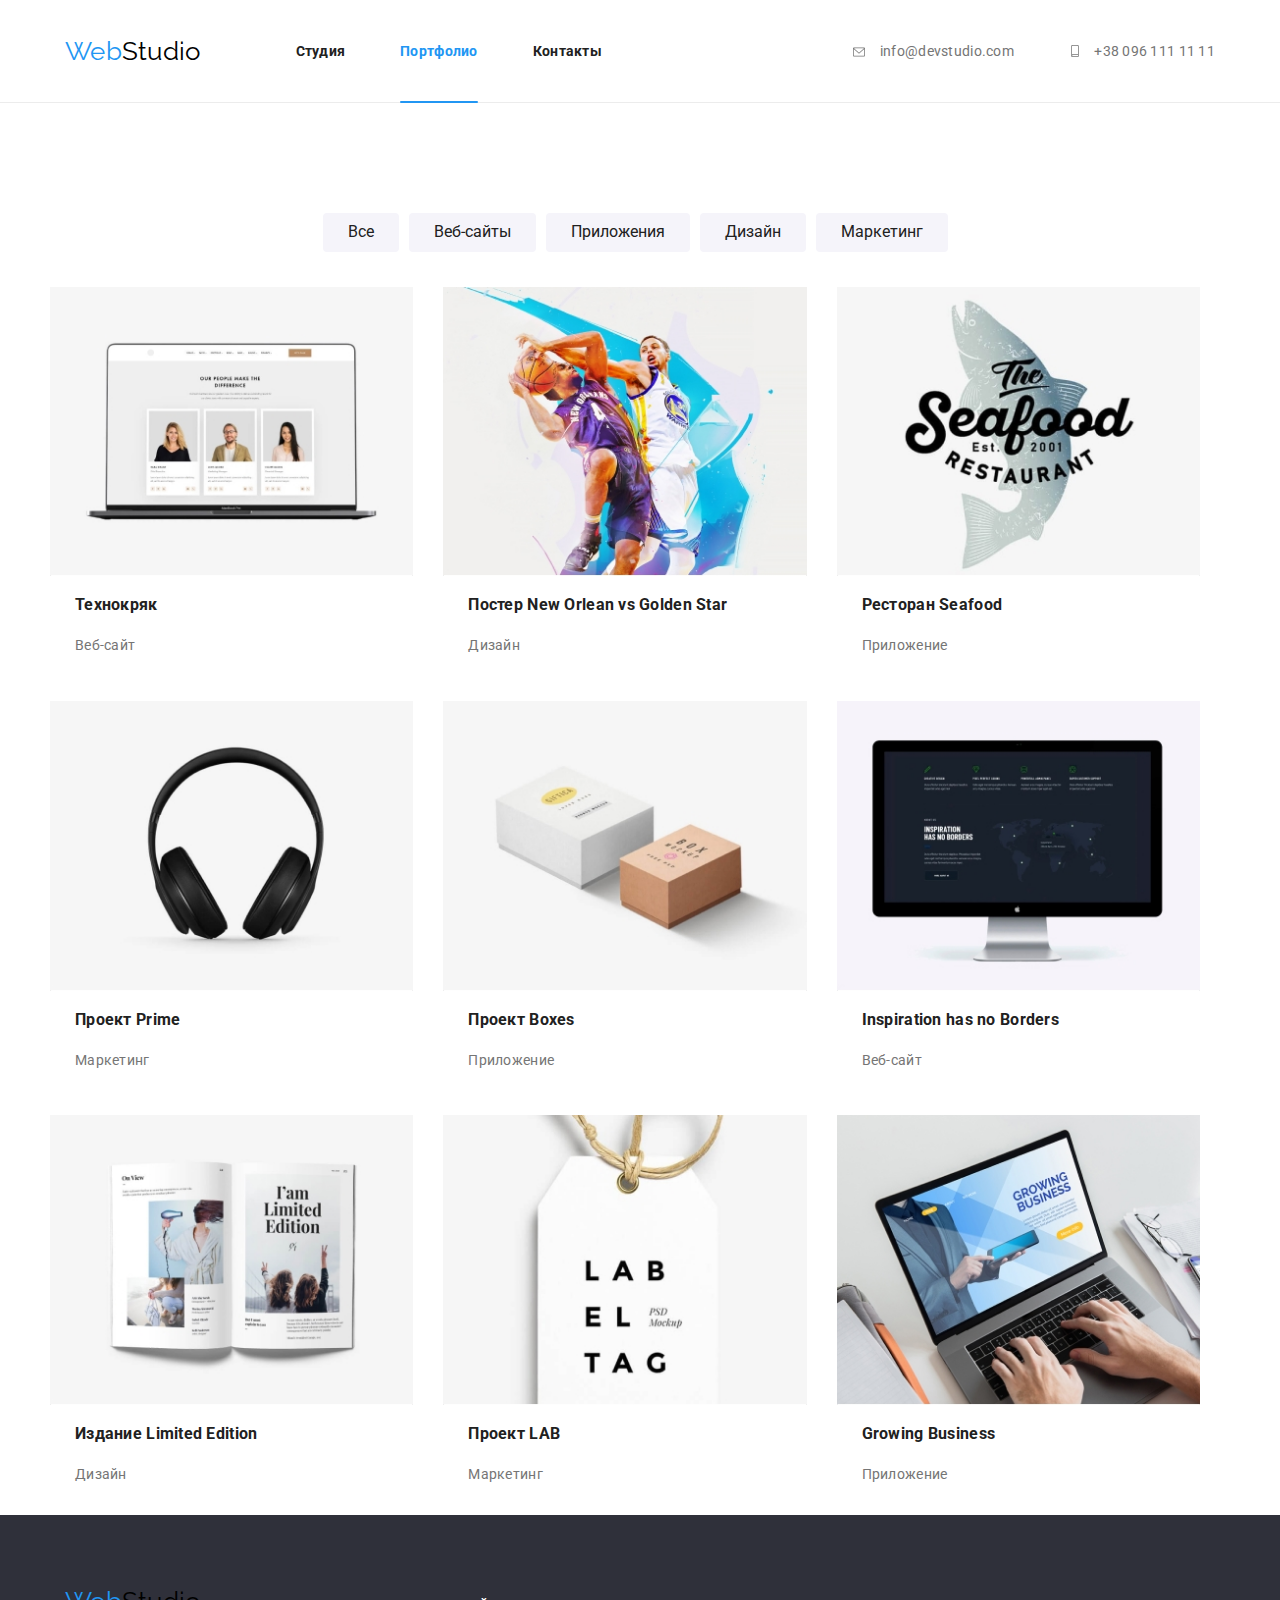
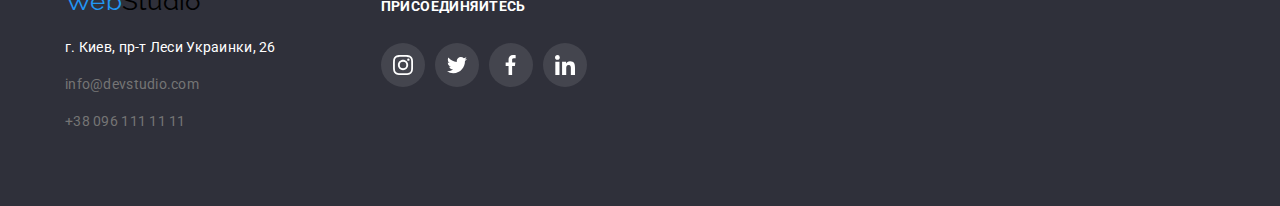
==== portfolio.html @ 3ce4c158 "Materials for the project have been cloned" ====
<!DOCTYPE html>
<html lang="en">

<head>
    <meta charset="UTF-8">
    <meta name="viewport" content="width=device-width, initial-scale=1.0">
    <title>Web Studio</title>
    <link rel="stylesheet" href="./css/styles.css" />
    <link href="https://fonts.googleapis.com/css2?family=Raleway:wght@700&family=Roboto:wght@400;700&display=swap"
        rel="stylesheet">
    <link rel="stylesheet" href="./css/normalize.css">

</head>

<body>
    <header class="page-header">
        <div class="container flexbox">
            <nav class="navigation">
                <!--site logo-->
                <a class="link" href="./index.html"><span class="logo"><span
                            class="part-logo">Web</span>Studio</span></a>
                <!--site menu-->
                <ul class="list list-tab">
                    <li class="menu-item">
                        <a class="link" href="./index.html">
                            <span class="main-menu">Студия</span>
                        </a>
                    </li>
                    <li class="active menu-item">
                        <a class="link main-menu" href="./portfolio.html">
                            <span class="main-menu">Портфолио</span>
                        </a>
                    </li>
                    <li class="menu-item">
                        <a class="link" href="./contact">
                            <span class="main-menu">Контакты</span>
                        </a>
                    </li>
                </ul>
            </nav>
            <!--contacts-->

            <ul class="list list-tab">
                <li class="menu-item">
                    <a class="link contacts-item" href="mailto:info@devstudio.com">
                        <svg class="e-mail">
                            <use href="./img/symbol-defs.svg#e-mail"></use>
                        </svg>
                        info@devstudio.com </a>
                </li>
                <li class="menu-item">
                    <a class="link contacts-item" href="tel:+380961111111">
                        <svg class="phone">
                            <use href="./img/symbol-defs.svg#tel"></use>
                        </svg>
                        +38 096 111 11 11
                    </a>
                </li>
            </ul>

        </div>
    </header>
    <main>
        <div class="content">
            <!--Sorter-->
            <section>
                <!--<div class="container">
                    <div class="btn-group sorter">
                        <button type="button" class="btn">Все</button>
                        <button type="button" class="btn">Веб-сайты</button>
                        <button type="button" class="btn">Приложения</button>
                        <button type="button" class="btn">Дизайн</button>
                        <button type="button" class="btn">Маркетинг</button>
                    </div>-->
                <div class="sorter">
                    <ul class="list sorter">
                        <li class="sorter-item">
                            <button type="button" class="btn">Все</button>
                        </li>
                        <li class="sorter-item">
                            <button type="button" class="btn">Веб-сайты</button>
                        </li>
                        <li class="sorter-item">
                            <button type="button" class="btn">Приложения</button>
                        </li>
                        <li class="sorter-item">
                            <button type="button" class="btn">Дизайн</button>
                        </li>
                        <li class="sorter-item">
                            <button type="button" class="btn">Маркетинг</button>
                        </li>
                    </ul>
                </div>

            </section>

            <section>
                <div class="container">
                    <ul class="list sorter-list">
                        <li class="projects-item">
                            <div class="project-card">
                                <div class="project-overlay"><img src="./img/portfolio-projects-img-01.jpg"
                                        alt="Технокряк" />
                                    <div class="overlay">
                                        <p>Технокряк это современная площадка распространения коронавируса. Компании
                                            используют эту платформу для цифрового
                                            шпионажа и атак на защищённые сервера конкурентов.</p>
                                    </div>
                                </div>
                                <div class="caption">
                                    <h3>Технокряк</h3>
                                    <p>Веб-сайт</p>
                                </div>
                            </div>
                        </li>
                        <li class="projects-item">
                            <div class="project-card">
                                <div class="project-overlay"><img src="./img/portfolio-projects-img-02.jpg"
                                        alt="Постер New Orlean vs Golden Star" />
                                </div>
                                <div class="caption">
                                    <h3>Постер New Orlean vs Golden Star</h3>
                                    <p>Дизайн</p>
                                </div>
                            </div>
                        </li>
                        <li class="projects-item">
                            <div class="project-card">
                                <div class="project-overlay"><img src="./img/portfolio-projects-img-03.jpg"
                                        alt="Ресторан Seafood" /></div>
                                <div class="caption">
                                    <h3>Ресторан Seafood</h3>
                                    <p>Приложение</p>
                                </div>
                            </div>
                        </li>
                        <li class="projects-item">
                            <div class="project-card">
                                <div class="project-overlay"><img src="./img/portfolio-projects-img-04.jpg"
                                        alt="Проект Prime" /></div>
                                <div class="caption">
                                    <h3>Проект Prime</h3>
                                    <p>Маркетинг</p>
                                </div>
                            </div>
                        </li>
                        <li class="projects-item">
                            <div class="project-card">
                                <div class="project-overlay"><img src="./img/portfolio-projects-img-05.jpg"
                                        alt="Проект Boxes" /></div>
                                <div class="caption">
                                    <h3>Проект Boxes</h3>
                                    <p>Приложение</p>
                                </div>
                            </div>
                        </li>
                        <li class="projects-item">
                            <div class="project-card">
                                <div class="project-overlay"><img src="./img/portfolio-projects-img-06.jpg"
                                        alt="Inspiration has no Borders" />
                                </div>
                                <div class="caption">
                                    <h3>Inspiration has no Borders</h3>
                                    <p>Веб-сайт</p>
                                </div>
                            </div>
                        </li>
                        <li class="projects-item">
                            <div class="project-card">
                                <div class="project-overlay"><img src="./img/portfolio-projects-img-07.jpg"
                                        alt="Издание Limited Edition" />
                                </div>
                                <div class="caption">
                                    <h3>Издание Limited Edition</h3>
                                    <p>Дизайн</p>
                                </div>
                            </div>
                        </li>
                        <li class="projects-item">
                            <div class="project-card">
                                <div class="project-overlay"><img src="./img/portfolio-projects-img-08.jpg"
                                        alt="Проект LAB" /></div>
                                <div class="caption">
                                    <h3>Проект LAB</h3>
                                    <p>Маркетинг</p>
                                </div>
                            </div>
                        </li>
                        <li class="projects-item">
                            <div class="project-card">
                                <div class="project-overlay"><img src="./img/portfolio-projects-img-09.jpg"
                                        alt="Growing Business" /></div>
                                <div class="caption">
                                    <h3>Growing Business</h3>
                                    <p>Приложение</p>
                                </div>
                            </div>
                        </li>
                    </ul>
                </div>
            </section>
        </div>
    </main>
    <footer>
        <div class="container flexbox">
            <address class="contacts-box">

                <a class="link" href="./index.html">
                    <span class="logo"><span class="part-logo">Web</span>Studio</span>
                </a>
                <p>
                    <span class="address-text">г. Киев, пр-т Леси Украинки, 26</span>
                </p>
                <p>
                    <a class="link" href="mailto:info@devstudio.com">
                        <span class="address-text-link">info@devstudio.com</span>
                    </a>
                </p>
                <p>
                    <a class="link" href="tel:+380961111111">
                        <span class="address-text-link">+38 096 111 11 11</span>
                    </a>
                </p>

            </address>
            <div class="container sl">
                <span class="sl-title">присоединяйтесь</span>
                <ul class="list sl-list">
                    <li class="sl-icon-item">
                        <a class="sl-footer-link" href="https://www.instagram.com" target="_blank">
                            <svg class="sl-footer-icon">
                                <use href="./img/symbol-defs.svg#instagram"></use>
                            </svg>
                        </a>
                    </li>
                    <li class="sl-icon-item">
                        <a class="sl-footer-link" href="https://twitter.com" target="_blank">
                            <svg class="sl-footer-icon">
                                <use href="./img/symbol-defs.svg#twitter"></use>
                            </svg>
                        </a>
                    </li>
                    <li class="sl-icon-item">
                        <a class="sl-footer-link" href="https://www.facebook.com" target="_blank">
                            <svg class="sl-footer-icon">
                                <use href="./img/symbol-defs.svg#facebook"></use>
                            </svg>
                        </a>
                    </li>
                    <li class="sl-icon-item">
                        <a class="sl-footer-link" href="https://www.linkedin.com" target="_blank">
                            <svg class="sl-footer-icon">
                                <use href="./img/symbol-defs.svg#linkedin"></use>
                            </svg>
                        </a>
                    </li>
                </ul>

            </div>
        </div>

    </footer>
</body>

</html>
---- css/styles.css ----
:root {
  --title-text-color: #212121;
  --main-text-color: #757575;
  --white-color: #fff;
  --assent-color: #2196f3;
  --logo-color: #000;
  --bg-color: #f5f4fa;
  --secondr-bg-color: #2f303a;
}

html {
  box-sizing: border-box;
}

*,
*::before,
*::after {
  box-sizing: inherit;
}

body {
  color: var(--main-text-color);
  background-color: var(--white-color);
  font-family: "Roboto", sans-serif;
  font-size: 14px;
  font-weight: 400;
  line-height: 1.625;
  letter-spacing: 0.02em;
}
img {
  display: block;
  max-width: 100%;
  height: auto;
}
.page-header {
  padding-top: 30px;
  padding-bottom: 30px;
  border-bottom: 1px solid #ececec;
}
.page-header .flexbox {
  justify-content: flex-end;
  align-items: center;
}
.container {
  width: 1200px;
  padding-left: 25px;
  padding-right: 25px;
  margin-right: auto;
  margin-left: auto;
}

.flexbox {
  display: flex;
}

/*footer*/
footer {
  display: block;
  text-decoration: none;
  background-color: var(--secondr-bg-color);
}

.address-text {
  font-style: normal;
  color: var(--white-color);
}
.address-text-link {
  display: block;
  font-style: normal;
  color: var(--main-text-color);
}
.address-text {
  font-style: normal;
}

.list {
  list-style-type: none;
  margin: 0;
  padding: 0;
}
.list-tab {
  display: flex;
}

h1 {
  font-size: 44px;
  color: var(--white-color);
  letter-spacing: 0.06em;
}
h2 {
  font-size: 36px;
  color: var(--title-text-color);
  text-align-last: center;
}
h3 {
  font-size: 16px;
  color: var(--title-text-color);
}
h4 {
  font-size: 14px;
  color: var(--title-text-color);
}

/*header*/
.logo {
  font-family: "Raleway", sans-serif;
  font-size: 26px;
  color: var(--logo-color);
  font-style: normal;
  margin-right: 95px;
}
.part-logo {
  font-family: "Raleway", sans-serif;
  font-size: 26px;
  color: var(--assent-color);
}
.main-menu:hover,
.main-menu:focus,
.contacts-item:hover,
.contacts-item:focus,
.link:hover,
.link:focus {
  color: var(--assent-color);
  transition: 250ms cubic-bezier(0.4, 0, 0.2, 1);
}
.main-menu {
  color: var(--title-text-color);
  font-weight: 700;
  font-size: 14px;
}
.menu-item:not(:last-child) {
  margin-right: 55px;
}
.link {
  display: block;
  text-decoration: none;
}

li a span {
  color: var(--title-text-color);
}
li.active a span {
  color: var(--assent-color);
}
.active {
  position: relative;
}
.active::after {
  content: "";
  position: absolute;
  left: 0;
  bottom: -40px;
  width: 100%;
  height: 2px;
  background-color: var(--assent-color);
  border-radius: 2px;
  transition: 250ms cubic-bezier(0.4, 0, 0.2, 1);
}
/*.list-tab li a span {
  float: left;
  padding: 10px 18px;
  margin-right: 4px;
  word-wrap: normal;
  margin-bottom: 20px;
}*/
.contacts-item {
  color: var(--main-text-color);
  font-weight: 400;
  font-size: 14px;
  line-height: 16px;
  letter-spacing: 0.02em;
}

.contacts-bloc:not(:last-child) {
  margin-left: 50px;
}
.navigation {
  display: flex;
  align-items: center;
  margin-right: auto;
}

/*main content*/
.backdrop {
  position: fixed;
  top: 0;
  left: 0;
  width: 100%;
  height: 100%;
  background: rgba(0, 0, 0, 0.2);
}
.backdrop.is-hidden {
  opacity: 0;
  pointer-events: none;
  transition: 250ms cubic-bezier(0.4, 0, 0.2, 1);
}

.modal {
  position: absolute;
  top: 50%;
  left: 50%;
  transform: translate(-50%, -50%);
  width: 530px;
  height: 580px;
  background-color: var(--white-color);
  box-shadow: 0px 1px 3px rgba(0, 0, 0, 0.12), 0px 1px 1px rgba(0, 0, 0, 0.14),
    0px 2px 1px rgba(0, 0, 0, 0.2);
  border-radius: 4px;
  transition: 250ms cubic-bezier(0.4, 0, 0.2, 1);
}
.btn-modal {
  position: absolute;
  right: 10px;
  top: 10px;
  background-color: var(--white-color);
  width: 30px;
  height: 30px;
  border: 1px solid rgba(0, 0, 0, 0.1);
  border-radius: 50%;
  box-sizing: border-box;
}
.btn-modal:focus {
  outline: none;
}
.btn-close {
  width: 11px;
  height: 11px;
}
.btn-close:focus {
  outline: none;
}
.sorter {
  display: flex;
  justify-content: center;
}

.slidebar {
  text-align: center;
  display: block;
  margin-left: auto;
  margin-right: auto;
  padding-top: 215px;
}
.sorter-list {
  display: flex;
  flex-wrap: wrap;
  margin: -15px;
}
.projects-item {
  width: calc((100% - 30px * 3) / 3);
  margin-right: 30px;
  margin-bottom: 30px;
}
.projects-item:nth-child(3n) {
  margin-right: 0;
}
.project-card {
  background: var (--white-color);
}
.project-card:hover {
  background: var (--white-color);
  border: 1px solid #eeeeee;
  box-sizing: border-box;
  box-shadow: 0px 1px 1px rgba(0, 0, 0, 0.12), 0px 4px 4px rgba(0, 0, 0, 0.06),
    1px 4px 6px rgba(0, 0, 0, 0.16);
}
.project-overlay {
  position: relative;

  margin-left: auto;
  margin-right: auto;
  background-color: #bdbdbd;
  overflow: hidden;
}
.project-overlay:hover .overlay {
  transform: translateY(0);
}
.overlay {
  position: absolute;
  top: 0;
  left: 0;
  width: 100%;
  height: 100%;
  background: rgba(33, 150, 243, 0.9);

  transform: translateY(100%);
  transition: transform 250ms ease;
}

.overlay > p {
  color: var(--white-color);
  padding: 63px 24px;
  margin: 0;
  font-family: Roboto;
  font-size: 18px;
  line-height: 28px;
  letter-spacing: 0.03em;
}

.overlay code {
  display: inline-block;
  padding: 2px 4px;
  border-radius: 2px;
  background-color: #fff;
  color: #2a2a2a;
}
/*.project-item {
  width: calc((100% - 30px * 2) / 3);
  margin-right: 30px;
  margin-bottom: 30px;
}

.project-item:nth-child(3n) {
  margin-right: 0;
}

.project-item:nth-last-child(-n + 3) {
  margin-bottom: 0;
}*/
.caption {
  padding-left: 25px;
}

.hero {
  background-image: url(../img/slidebar-001.jpg);
  max-width: 1600px;
  height: 600px;
  background-repeat: no-repeat;
  background-position: center;
}
.btn-main {
  background-color: var(--assent-color);
  border: none;
  color: var(--bg-color);
  font-size: 16px;
  border-radius: 4px;
  margin-top: 45px;
  width: 200px;
  height: 50px;
}
.btn-main:focus {
  outline: none;
}
.btn {
  background-color: var(--bg-color);
  border: none;
  color: var(--title-text-color);
  font-size: 16px;
  border-radius: 4px;
  margin-right: 10px;
  margin-bottom: 50px;
  margin-top: 110px;
  padding: 10px 25px;
}
.btn:focus {
  outline: none;
}
.btn:hover {
  background-color: var(--assent-color);
  color: var(--white-color);
  box-shadow: drop-shadow(0px 4px 4px rgba(0, 0, 0, 0.25));
  transition: 250ms cubic-bezier(0.4, 0, 0.2, 1);
}
.btn-group {
  display: inline-block;
}
.btn-group:focus {
  outline: none;
}
.btn-group:hover {
  color: var(--white-color);
  box-shadow: drop-shadow(0px 4px 4px rgba(0, 0, 0, 0.25));
}
.section {
  padding-top: 110px;
}

.customers-title {
  margin-top: 100px;
}
.advantages {
  padding-top: 95px;
}
.advantages-title {
  text-transform: uppercase;
}
.advantages-content {
  letter-spacing: 0.03em;
}
.advantages-list {
  display: flex;
}
.advantages-item {
  width: calc((100% - 30px * 3) / 4);
  margin-right: 30px;
  margin-bottom: 30px;
}
.advantages-item:nth-child(4n) {
  margin-right: 0;
}
.services {
  padding-top: 110px;
}
.services-list {
  display: flex;
}

.services-item {
  position: relative;
  width: calc((100% - 30px * 2) / 3);
  margin-right: 30px;
  margin-bottom: 30px;
}

.services-item:nth-child(3n) {
  margin-right: 0;
}

.services-text {
  position: absolute;
  left: 0;
  bottom: 0;
  width: 363px;
  height: 70px;
  background: rgba(47, 48, 58, 0.8);
}
.services-title {
  text-transform: uppercase;
  color: var(--white-color);
  text-align: center;
  padding-top: 25px;
}
.team {
  background: var(--bg-color);
  padding-top: 95px;
}

.team-list {
  display: flex;
  flex-wrap: wrap;
  /* margin: -15px; */
}

.team-item {
  width: calc((100% - 30px * 3) / 4);
  margin-right: 30px;
  margin-bottom: 30px;
}

.team-item:nth-child(4n) {
  margin-right: 0;
}
.name {
  text-align: center;
}
.card {
  background: var(--white-color);
  border-bottom-right-radius: 10px;
  border-bottom-left-radius: 10px;
  box-shadow: 0px 1px 3px rgba(0, 0, 0, 0.12), 0px 1px 1px rgba(0, 0, 0, 0.14),
    0px 2px 1px rgba(0, 0, 0, 0.2);
}
/*icons*/
.sl-icon-list {
  display: flex;
  justify-content: center;
  padding-bottom: 40px;
}
.sl-icon-item:not(:last-child) {
  margin-right: 10px;
}
.sl-icon-link {
  display: flex;
  justify-content: center;
  align-items: center;
  width: 44px;
  height: 44px;
  border-radius: 50%;
}
.sl-icon-link:hover {
  width: 44px;
  height: 44px;
  border-radius: 50%;
  background-color: var(--assent-color);
  transition: 250ms cubic-bezier(0.4, 0, 0.2, 1);
}
.sl-icon-link:hover .sl-icon {
  fill: var(--white-color);
}
.sl-icon {
  width: 20px;
  height: 20px;
  fill: #afb1b8;
}
.customers {
  margin-top: 40px;
}
.customers-list {
  display: flex;
  flex-wrap: wrap;
  margin-bottom: 95px;
}
.customers-link {
  width: 170px;
  height: 90px;
  border: 1px solid #afb1b8;
  box-sizing: border-box;
  border-radius: 4px;
  display: block;
  text-decoration: none;
}

.customers-link:hover {
  border: 1px solid var(--assent-color);
  transition: 250ms cubic-bezier(0.4, 0, 0.2, 1);
}

.customers-logo {
  display: flex;
  justify-content: center;
  width: 70px;
  height: 52px;
  margin-top: 20px;
  margin-left: 50px;
}
.customers-item {
  width: calc((100% - 30px * 5) / 6);
  margin-right: 30px;
}
.customers-item:nth-child(6n) {
  margin-right: 0;
}
.contacts-box {
  margin-top: 65px;
  margin-bottom: 60px;
}
.sl {
  padding-top: 80px;
  padding-left: 85px;
}
.sl-title {
  color: var(--white-color);
  font-weight: bold;
  font-size: 14px;
  line-height: 16px;
  letter-spacing: 0.03em;
  text-transform: uppercase;
}
.sl-list {
  display: flex;
  flex-wrap: wrap;
  margin-top: 25px;
}

.sl-footer-link {
  display: flex;
  justify-content: center;
  align-items: center;
  width: 44px;
  height: 44px;
  border-radius: 50%;
  background-color: rgba(255, 255, 255, 0.1);
}
.sl-footer-icon {
  width: 20px;
  height: 20px;
  fill: var(--white-color);
}
.sl-footer-link:hover {
  width: 44px;
  height: 44px;
  border-radius: 50%;
  background-color: var(--assent-color);
}
.sl-footer-link:hover .sl-footer-icon {
  background-color: var(--assent-color);
  transition: 250ms cubic-bezier(0.4, 0, 0.2, 1);
}
.e-mail {
  width: 16px;
  height: 12px;
  margin-bottom: -2px;
  margin-right: 10px;
  fill: var(--main-text-color);
}
.phone {
  width: 12px;
  height: 16px;
  margin-bottom: -3px;
  margin-right: 10px;
  fill: var(--main-text-color);
}
.contacts-item:hover .phone {
  fill: var(--assent-color);
}
.contacts-item:hover .e-mail {
  fill: var(--assent-color);
}
/*.advantages-item::before {
  content: " ";
  display: block;
  width: 270px;
  height: 120px;
  background: #f5f4fa;
  border-radius: 4px;
  background-image: url(../img/symbol-defs.svg#antenna);
}*/
.advantages-icon-bg {
  width: 270px;
  height: 120px;
  background: #f5f4fa;
  border-radius: 4px;
}
.advantages-icon {
  width: 65px;
  height: 70px;
  margin-top: 30px;
  margin-bottom: 30px;
  margin-left: 100px;
}
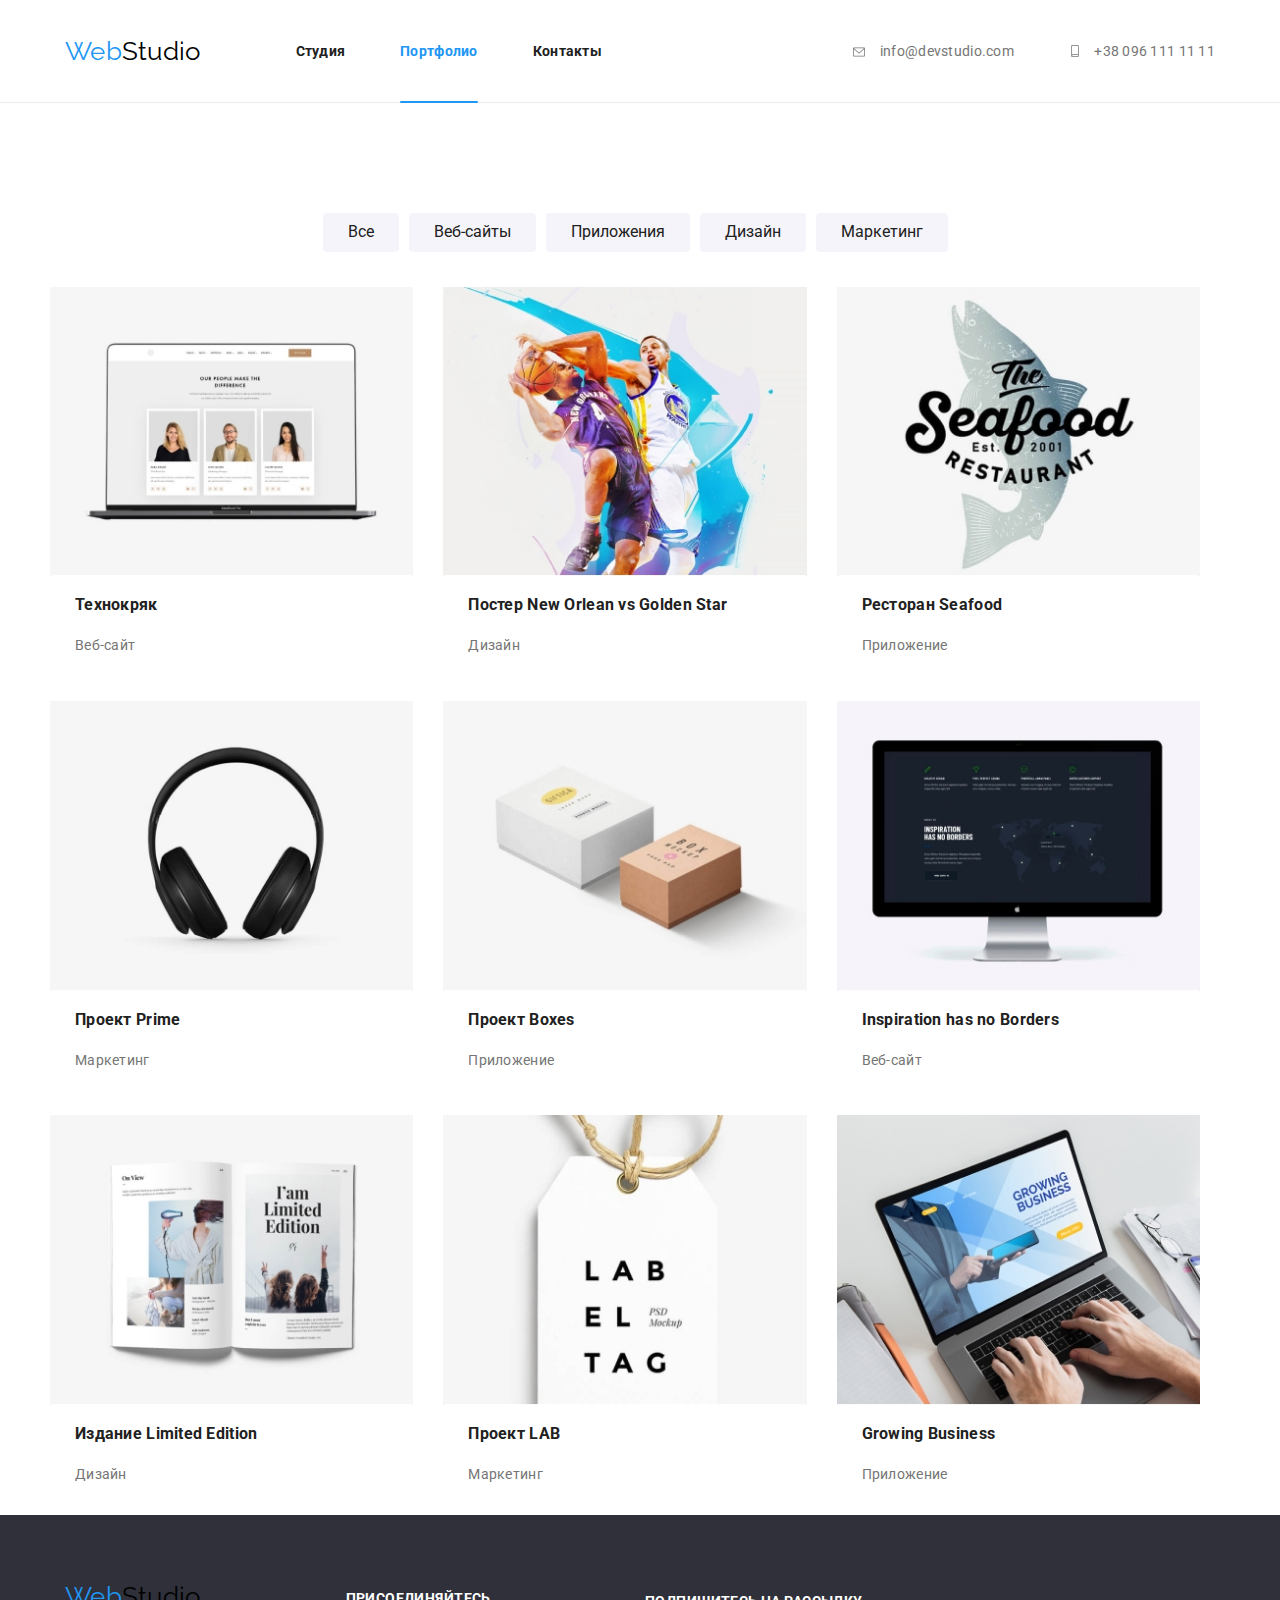
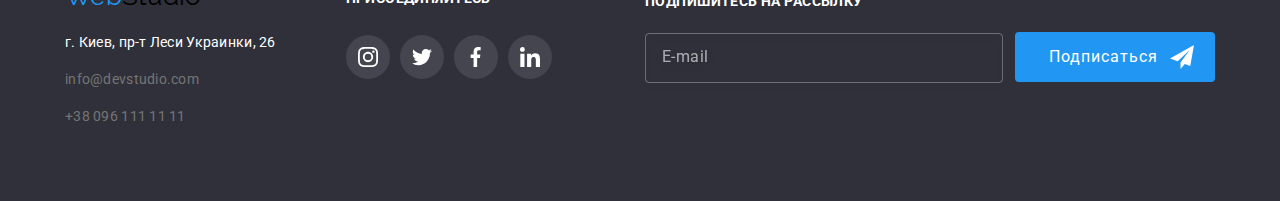
==== commit 07ae50f0: "Completed form in the footer" ====
--- a/portfolio.html
+++ b/portfolio.html
@@ -257,6 +257,22 @@
                 </ul>
 
             </div>
+            <div>
+                <form class="modal-form-footer">
+                    <label class="modal-form-footer-label">
+                        <span class="modal-form-footer-title">Подпишитесь на рассылку</span>
+                        <div class="form-footer-field">
+                            <input type="email" name="user-email" class="form-footer-hint" placeholder="E-mail" />
+                        </div>
+                    </label>
+                    <button type="submit" class="btn-submit">
+                        <span class="btn-submit-text">Подписаться</span>
+                        <svg class="modal-footer-icon">
+                            <use href="./img/speite-for-forms.svg#modal-send-icon"></use>
+                        </svg>
+                    </button>
+                </form>
+            </div>
         </div>
 
     </footer>
--- a/css/styles.css
+++ b/css/styles.css
@@ -31,6 +31,10 @@
   display: block;
   max-width: 100%;
   height: auto;
+}
+textarea {
+  resize: none;
+  border: 0px;
 }
 .page-header {
   padding-top: 30px;
@@ -208,6 +212,90 @@
   border-radius: 4px;
   transition: 250ms cubic-bezier(0.4, 0, 0.2, 1);
 }
+
+.modal-title {
+  margin-top: 40px;
+  margin-bottom: 12px;
+  font-weight: bold;
+  font-size: 20px;
+  line-height: 23px;
+  text-align: center;
+  letter-spacing: 0.02em;
+  color: var(--title-text-color);
+}
+.form-field-title {
+  font-weight: normal;
+  font-size: 12px;
+  line-height: 14px;
+  letter-spacing: 0.01em;
+  color: var(--main-text-color);
+}
+.form-field-label {
+  margin-bottom: 10px;
+}
+.modal-form {
+  display: flex;
+  flex-wrap: wrap;
+  justify-content: space-between;
+  align-items: flex-start;
+  width: 448px;
+  padding-right: 10px;
+  margin-right: 40px;
+  margin-left: 40px;
+}
+.form-field {
+  width: 448px;
+  border: 1px solid rgba(33, 33, 33, 0.2);
+  box-sizing: border-box;
+  border-radius: 4px;
+}
+.form-field-comment {
+  margin: 12px 16px;
+}
+.form-field-comment::placeholder {
+  padding-top: 12px;
+  font-size: 12px;
+  line-height: 14px;
+  letter-spacing: 0.01em;
+  color: rgba(117, 117, 117, 0.5);
+}
+.checkbox-label {
+  width: 100%;
+  margin: 20px 0;
+}
+.checkbox-label a {
+  color: var(--accent-color);
+}
+.checkbox-label span::before {
+  content: "";
+  display: inline-block;
+  width: 16px;
+  height: 17px;
+  border-radius: 50%;
+  border: 2px solid white;
+  margin-right: 10px;
+  vertical-align: middle;
+}
+.btn-submit {
+  display: flex;
+  width: 200px;
+  height: 50px;
+  margin-top: 42px;
+  background-color: var(--assent-color);
+  border: none;
+  color: var(--white-color);
+  font-size: 16px;
+  border-radius: 4px;
+  text-align: center;
+  letter-spacing: 0.06em;
+}
+.btn-submit-text {
+  margin-top: auto;
+  margin-bottom: auto;
+  margin-left: 28px;
+  margin-right: 0px;
+  padding-right: 12px;
+}
 .btn-modal {
   position: absolute;
   right: 10px;
@@ -219,15 +307,59 @@
   border-radius: 50%;
   box-sizing: border-box;
 }
-.btn-modal:focus {
-  outline: none;
-}
+
 .btn-close {
   width: 11px;
   height: 11px;
 }
-.btn-close:focus {
-  outline: none;
+.modal-form-footer {
+  display: flex;
+  margin-top: 75px;
+}
+.modal-form-footer-title {
+  font-weight: bold;
+  font-size: 14px;
+  line-height: 16px;
+  letter-spacing: 0.03em;
+  text-transform: uppercase;
+  color: var(--white-color);
+}
+.form-footer-field {
+  width: 358px;
+  height: 50px;
+  border: 1px solid rgba(255, 255, 255, 0.3);
+  box-sizing: border-box;
+  filter: drop-shadow(0px 4px 4px rgba(0, 0, 0, 0.15));
+  border-radius: 4px;
+  background-color: transparent;
+  margin-top: 20px;
+  margin-right: 12px;
+}
+.form-footer-hint::placeholder {
+  font-size: 16px;
+  line-height: 20px;
+  align-items: center;
+  letter-spacing: 0.03em;
+  color: rgba(255, 255, 255, 0.6);
+}
+.form-footer-hint {
+  width: 330px;
+  border: 0px;
+  padding: 0px;
+  margin-top: 15px;
+  margin-left: 16px;
+  margin-right: 0px;
+  margin-bottom: 15px;
+  background-color: transparent;
+}
+.modal-footer-icon {
+  width: 24px;
+  height: 24px;
+  margin-top: auto;
+  margin-bottom: auto;
+  margin-right: 0px;
+  padding-right: 0px;
+  fill: var(--white-color);
 }
 .sorter {
   display: flex;
@@ -338,9 +470,7 @@
   width: 200px;
   height: 50px;
 }
-.btn-main:focus {
-  outline: none;
-}
+
 .btn {
   background-color: var(--bg-color);
   border: none;
@@ -352,9 +482,7 @@
   margin-top: 110px;
   padding: 10px 25px;
 }
-.btn:focus {
-  outline: none;
-}
+
 .btn:hover {
   background-color: var(--assent-color);
   color: var(--white-color);
@@ -364,9 +492,7 @@
 .btn-group {
   display: inline-block;
 }
-.btn-group:focus {
-  outline: none;
-}
+
 .btn-group:hover {
   color: var(--white-color);
   box-shadow: drop-shadow(0px 4px 4px rgba(0, 0, 0, 0.25));
@@ -531,12 +657,15 @@
   margin-right: 0;
 }
 .contacts-box {
-  margin-top: 65px;
+  margin-top: 60px;
   margin-bottom: 60px;
 }
 .sl {
-  padding-top: 80px;
-  padding-left: 85px;
+  width: 206px;
+  padding-top: 72px;
+  margin-left: 50px;
+  padding-left: 0px;
+  padding-right: 0px;
 }
 .sl-title {
   color: var(--white-color);
@@ -548,7 +677,6 @@
 }
 .sl-list {
   display: flex;
-  flex-wrap: wrap;
   margin-top: 25px;
 }
 
